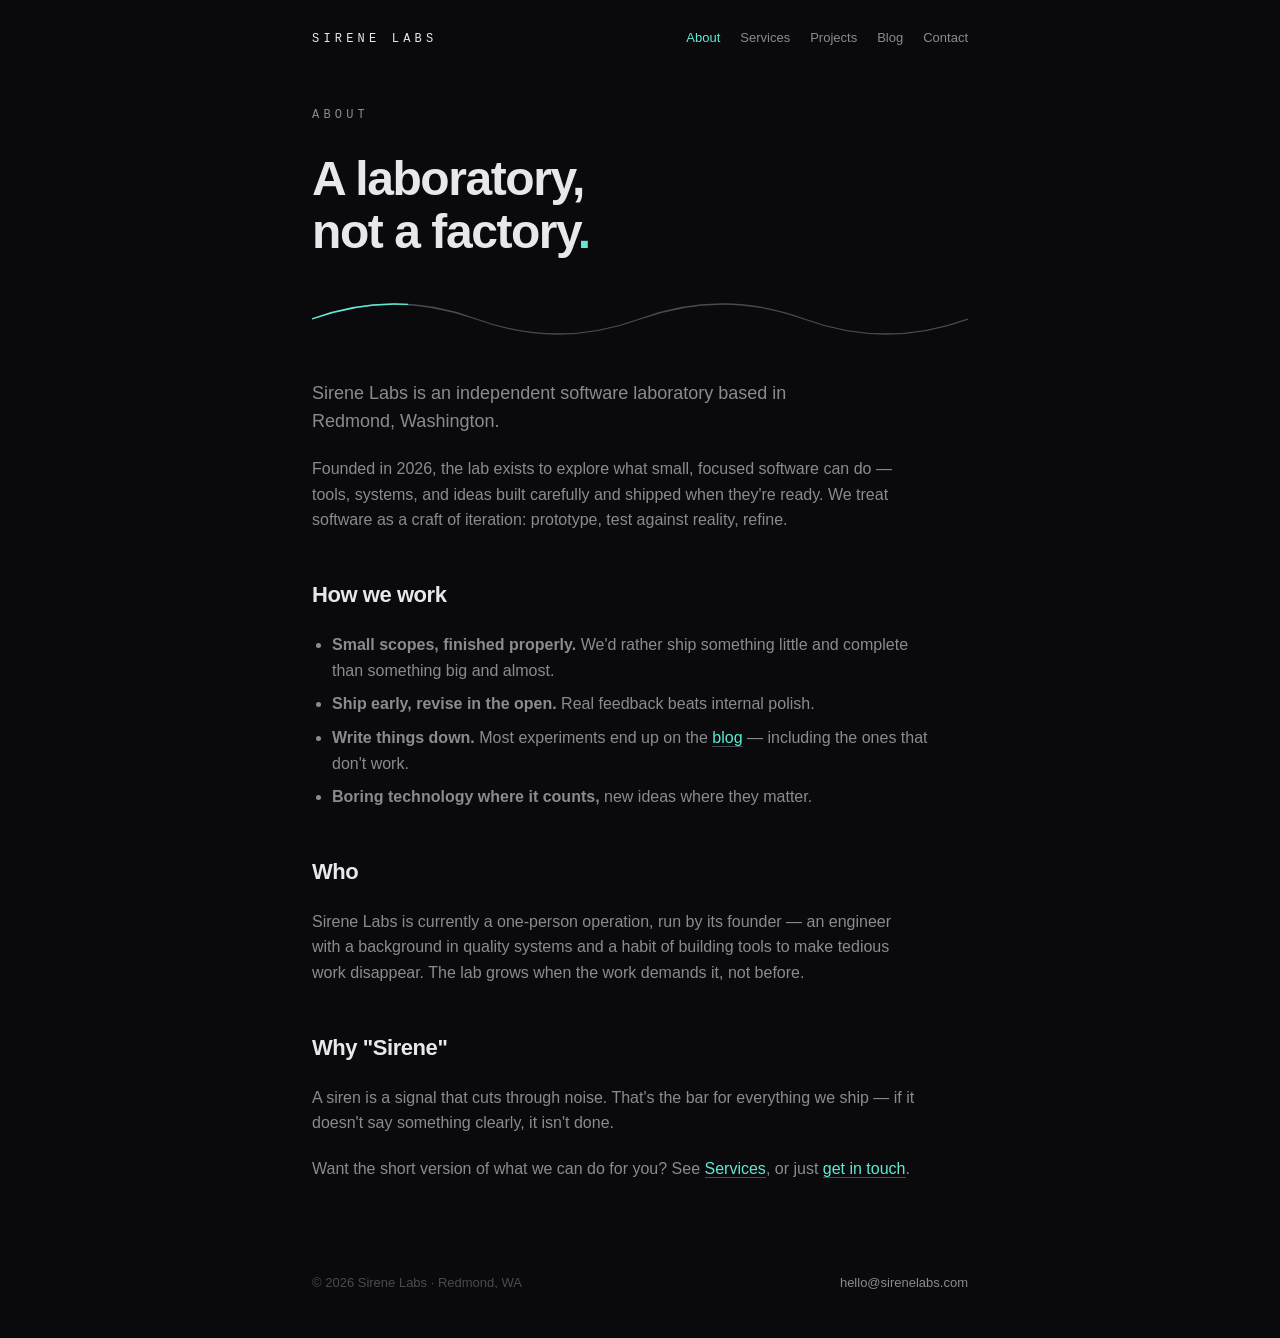
==== about.html @ e91f4999 "Add About, Services, Projects, Blog, Contact pages - Extract shared styles into styles.css; add wave" ====
<!DOCTYPE html>
<html lang="en">
<head>
<meta charset="UTF-8">
<meta name="viewport" content="width=device-width, initial-scale=1.0">
<title>About — Sirene Labs</title>
<meta name="description" content="About Sirene Labs — an independent software laboratory in Redmond, WA.">
<link rel="icon" type="image/svg+xml" href="favicon.svg">
<link rel="stylesheet" href="styles.css">
</head>
<body>

<header class="site-nav">
  <a class="brand mono" href="index.html">Sirene Labs</a>
  <nav>
    <a href="about.html" aria-current="page">About</a>
    <a href="services.html">Services</a>
    <a href="projects.html">Projects</a>
    <a href="blog.html">Blog</a>
    <a href="contact.html">Contact</a>
  </nav>
</header>

<main class="page">
  <p class="eyebrow mono">About</p>
  <h1 class="page-title">A laboratory,<br>not a factory<span class="dot">.</span></h1>

  <svg class="wave" viewBox="0 0 600 48" preserveAspectRatio="none" aria-hidden="true">
    <path d="M0,24 C50,4 100,4 150,24 S250,44 300,24 S400,4 450,24 S550,44 600,24"/>
    <path class="live" d="M0,24 C50,4 100,4 150,24 S250,44 300,24 S400,4 450,24 S550,44 600,24"/>
  </svg>

  <div class="prose">
    <p class="lede">Sirene Labs is an independent software laboratory based in Redmond, Washington.</p>

    <p>Founded in 2026, the lab exists to explore what small, focused software can do — tools, systems, and ideas built carefully and shipped when they're ready. We treat software as a craft of iteration: prototype, test against reality, refine.</p>

    <h2>How we work</h2>
    <ul>
      <li><strong>Small scopes, finished properly.</strong> We'd rather ship something little and complete than something big and almost.</li>
      <li><strong>Ship early, revise in the open.</strong> Real feedback beats internal polish.</li>
      <li><strong>Write things down.</strong> Most experiments end up on the <a href="blog.html">blog</a> — including the ones that don't work.</li>
      <li><strong>Boring technology where it counts,</strong> new ideas where they matter.</li>
    </ul>

    <h2>Who</h2>
    <p>Sirene Labs is currently a one-person operation, run by its founder — an engineer with a background in quality systems and a habit of building tools to make tedious work disappear. The lab grows when the work demands it, not before.</p>

    <h2>Why "Sirene"</h2>
    <p>A siren is a signal that cuts through noise. That's the bar for everything we ship — if it doesn't say something clearly, it isn't done.</p>

    <p>Want the short version of what we can do for you? See <a href="services.html">Services</a>, or just <a href="contact.html">get in touch</a>.</p>
  </div>
</main>

<footer>
  <span>&copy; 2026 Sirene Labs &middot; Redmond, WA</span>
  <a href="mailto:hello@sirenelabs.com">hello@sirenelabs.com</a>
</footer>

</body>
</html>
---- styles.css ----
/* Sirene Labs — shared styles */
:root {
  --bg: #0a0a0c;
  --ink: #e8e8ea;
  --muted: #8a8a93;
  --faint: #4a4a52;
  --line: #1c1c22;
  --accent: #5eead4;
  --max: 44rem;
}

* { margin: 0; padding: 0; box-sizing: border-box; }

html, body { height: 100%; }

body {
  background: var(--bg);
  color: var(--ink);
  font-family: ui-sans-serif, -apple-system, "Segoe UI", Roboto, "Helvetica Neue", Arial, sans-serif;
  display: flex;
  flex-direction: column;
  align-items: center;
  -webkit-font-smoothing: antialiased;
  line-height: 1.6;
}

::selection { background: var(--accent); color: var(--bg); }

.mono {
  font-family: ui-monospace, SFMono-Regular, "Cascadia Mono", Menlo, Consolas, monospace;
}

a { color: var(--accent); }
a:focus-visible {
  outline: 2px solid var(--accent);
  outline-offset: 3px;
  border-radius: 2px;
}

/* ---------- site nav ---------- */
.site-nav {
  width: 100%;
  max-width: var(--max);
  padding: 1.5rem 1.5rem 0;
  display: flex;
  justify-content: space-between;
  align-items: baseline;
  gap: 0.75rem 1.5rem;
  flex-wrap: wrap;
}

.brand {
  font-size: 0.75rem;
  letter-spacing: 0.35em;
  text-transform: uppercase;
  color: var(--ink);
  text-decoration: none;
  transition: color 160ms ease;
}
.brand:hover { color: var(--accent); }

.site-nav nav {
  display: flex;
  gap: 1.25rem;
  flex-wrap: wrap;
  font-size: 0.8125rem;
}

.site-nav nav a {
  color: var(--muted);
  text-decoration: none;
  padding: 0.25rem 0;
  border-bottom: 1px solid transparent;
  transition: color 160ms ease, border-color 160ms ease;
}
.site-nav nav a:hover { color: var(--accent); }
.site-nav nav a[aria-current="page"] { color: var(--accent); }

/* ---------- layout ---------- */
main {
  flex: 1;
  width: 100%;
  max-width: var(--max);
  padding: 0 1.5rem;
  display: flex;
  flex-direction: column;
}

body.home main { justify-content: safe center; }

main.page {
  display: block;
  padding-top: 3.25rem;
  padding-bottom: 3rem;
}

/* ---------- shared components ---------- */
.eyebrow {
  color: var(--muted);
  font-size: 0.75rem;
  letter-spacing: 0.35em;
  text-transform: uppercase;
  margin-bottom: 1.75rem;
}

h1 {
  font-size: clamp(2.75rem, 8vw, 4.5rem);
  font-weight: 650;
  letter-spacing: -0.03em;
  line-height: 1.05;
}

h1 .dot { color: var(--accent); }

h1.page-title {
  font-size: clamp(2rem, 6vw, 3rem);
  line-height: 1.1;
}

.wave {
  display: block;
  width: 100%;
  height: 48px;
  margin: 2.25rem 0;
}

.wave path {
  fill: none;
  stroke: var(--faint);
  stroke-width: 1.25;
}

.wave path.live {
  stroke: var(--accent);
  stroke-dasharray: 90 660;
  animation: drift 9s linear infinite;
}

@keyframes drift {
  from { stroke-dashoffset: 0; }
  to   { stroke-dashoffset: -750; }
}

@media (prefers-reduced-motion: reduce) {
  .wave path.live { animation: none; stroke-dasharray: none; opacity: 0.5; }
}

.lede {
  font-size: 1.125rem;
  color: var(--ink);
  max-width: 34rem;
  text-wrap: pretty;
}

.sub {
  margin-top: 0.875rem;
  color: var(--muted);
  font-size: 1rem;
  max-width: 34rem;
  text-wrap: pretty;
}

.status {
  margin-top: 3rem;
  font-size: 0.8125rem;
  color: var(--muted);
}

.status .key { color: var(--faint); }
.status .val { color: var(--accent); }

/* ---------- prose (about, blog posts) ---------- */
.prose > * + * { margin-top: 1.25rem; }

.prose p, .prose li {
  color: var(--muted);
  max-width: 38rem;
}

.prose p strong { color: var(--ink); font-weight: 600; }

.prose h2 {
  font-size: 1.375rem;
  font-weight: 600;
  letter-spacing: -0.02em;
  margin-top: 2.75rem;
}

.prose a {
  color: var(--accent);
  text-decoration: none;
  border-bottom: 1px solid var(--faint);
  transition: border-color 160ms ease;
}
.prose a:hover { border-color: var(--accent); }

.prose ul { padding-left: 1.25rem; }
.prose li + li { margin-top: 0.5rem; }

.prose time {
  font-size: 0.8125rem;
  color: var(--faint);
  letter-spacing: 0.05em;
}

/* ---------- cards (services, projects) ---------- */
.cards {
  display: grid;
  gap: 1rem;
  margin-top: 2.5rem;
}

.card {
  border: 1px solid var(--line);
  border-radius: 10px;
  padding: 1.5rem;
  transition: border-color 160ms ease;
}
.card:hover { border-color: var(--faint); }

.card .tag {
  display: inline-block;
  font-size: 0.6875rem;
  letter-spacing: 0.2em;
  text-transform: uppercase;
  color: var(--accent);
  margin-bottom: 0.625rem;
}
.card .tag.dim { color: var(--faint); }

.card h2 {
  font-size: 1.125rem;
  font-weight: 600;
  letter-spacing: -0.01em;
  margin-bottom: 0.5rem;
}

.card p { color: var(--muted); font-size: 0.9375rem; }

/* ---------- blog index ---------- */
.post-list {
  margin-top: 2.5rem;
  display: grid;
  gap: 2rem;
}

.post-item time {
  font-size: 0.75rem;
  color: var(--faint);
  letter-spacing: 0.1em;
}

.post-item h2 {
  font-size: 1.25rem;
  font-weight: 600;
  letter-spacing: -0.01em;
  margin: 0.375rem 0;
}

.post-item h2 a {
  color: var(--ink);
  text-decoration: none;
  transition: color 160ms ease;
}
.post-item h2 a:hover { color: var(--accent); }

.post-item p { color: var(--muted); font-size: 0.9375rem; }

.feed-link {
  margin-top: 3rem;
  font-size: 0.8125rem;
  color: var(--faint);
}
.feed-link a {
  color: var(--muted);
  text-decoration: none;
  border-bottom: 1px solid var(--line);
}
.feed-link a:hover { color: var(--accent); border-color: var(--accent); }

/* ---------- CTA / contact ---------- */
.cta {
  margin-top: 3rem;
  border: 1px solid var(--line);
  border-radius: 10px;
  padding: 1.5rem;
}

.cta p { color: var(--muted); font-size: 0.9375rem; margin-bottom: 0.75rem; }

.big-link {
  font-size: 1.25rem;
  font-weight: 600;
  letter-spacing: -0.01em;
  color: var(--accent);
  text-decoration: none;
  border-bottom: 1px solid var(--faint);
  transition: border-color 160ms ease;
  overflow-wrap: anywhere;
}
.big-link:hover { border-color: var(--accent); }

/* ---------- footer ---------- */
footer {
  width: 100%;
  max-width: var(--max);
  padding: 2rem 1.5rem;
  display: flex;
  justify-content: space-between;
  align-items: baseline;
  gap: 1rem;
  flex-wrap: wrap;
  font-size: 0.8125rem;
  color: var(--faint);
}

footer a {
  color: var(--muted);
  text-decoration: none;
  padding: 0.625rem 0;
  min-height: 44px;
  display: inline-flex;
  align-items: center;
  border-bottom: 1px solid transparent;
  transition: color 160ms ease, border-color 160ms ease;
}

footer a:hover { color: var(--accent); }
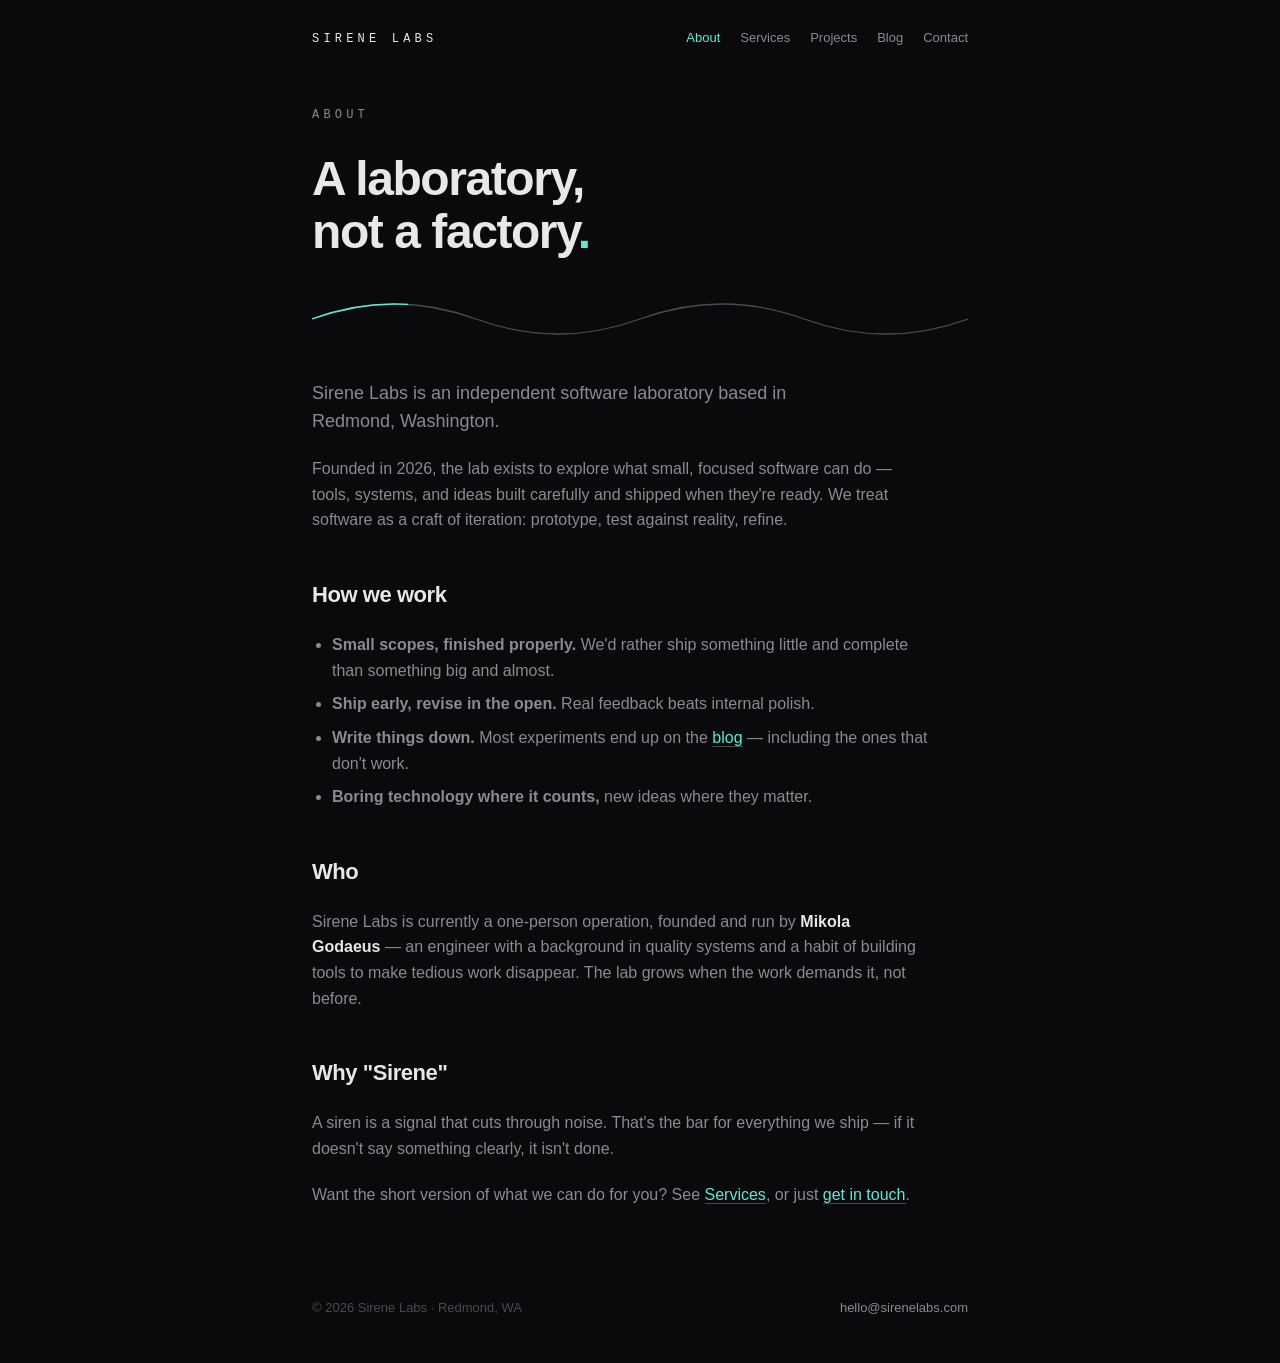
==== commit 3ca0d7fd: "Credit founder Mikola Godaeus on About page" ====
--- a/about.html
+++ b/about.html
@@ -44,7 +44,7 @@
     </ul>
 
     <h2>Who</h2>
-    <p>Sirene Labs is currently a one-person operation, run by its founder — an engineer with a background in quality systems and a habit of building tools to make tedious work disappear. The lab grows when the work demands it, not before.</p>
+    <p>Sirene Labs is currently a one-person operation, founded and run by <strong>Mikola Godaeus</strong> — an engineer with a background in quality systems and a habit of building tools to make tedious work disappear. The lab grows when the work demands it, not before.</p>
 
     <h2>Why "Sirene"</h2>
     <p>A siren is a signal that cuts through noise. That's the bar for everything we ship — if it doesn't say something clearly, it isn't done.</p>
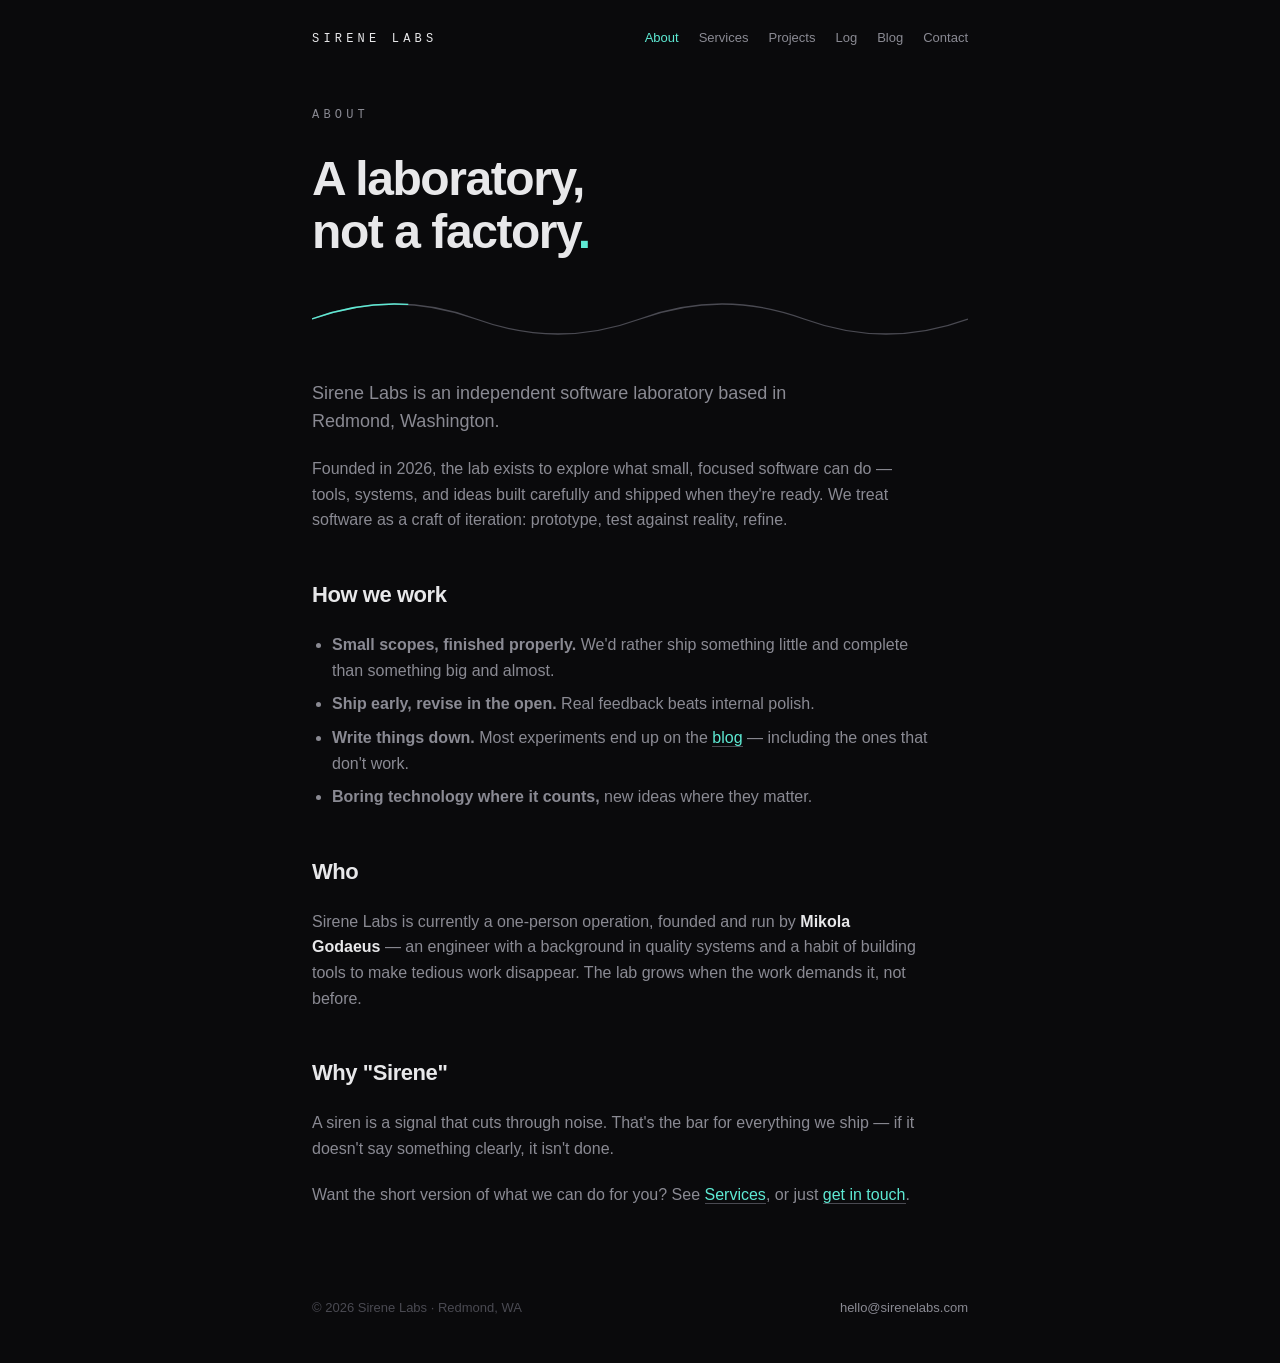
==== commit 8624d5c1: "Add lab log (changelog) + publishing generator - New log.html: short, frequent build notes (changelo" ====
--- a/about.html
+++ b/about.html
@@ -16,6 +16,7 @@
     <a href="about.html" aria-current="page">About</a>
     <a href="services.html">Services</a>
     <a href="projects.html">Projects</a>
+    <a href="log.html">Log</a>
     <a href="blog.html">Blog</a>
     <a href="contact.html">Contact</a>
   </nav>
--- a/styles.css
+++ b/styles.css
@@ -326,3 +326,43 @@
 }
 
 footer a:hover { color: var(--accent); }
+
+/* ---------- log (changelog) ---------- */
+.log-list {
+  margin-top: 2.5rem;
+  display: grid;
+  gap: 1.75rem;
+}
+
+.log-entry {
+  display: grid;
+  grid-template-columns: 8.5rem 1fr;
+  gap: 0.5rem 1.25rem;
+}
+
+.log-entry time {
+  font-size: 0.75rem;
+  color: var(--faint);
+  letter-spacing: 0.05em;
+  padding-top: 0.15rem;
+}
+
+.log-entry .tag {
+  display: block;
+  font-size: 0.6875rem;
+  letter-spacing: 0.2em;
+  text-transform: uppercase;
+  color: var(--accent);
+  margin-bottom: 0.25rem;
+}
+
+.log-entry p {
+  color: var(--muted);
+  font-size: 0.9375rem;
+  max-width: 34rem;
+}
+
+@media (max-width: 34rem) {
+  .log-entry { grid-template-columns: 1fr; }
+  .log-entry time { padding-top: 0; }
+}
